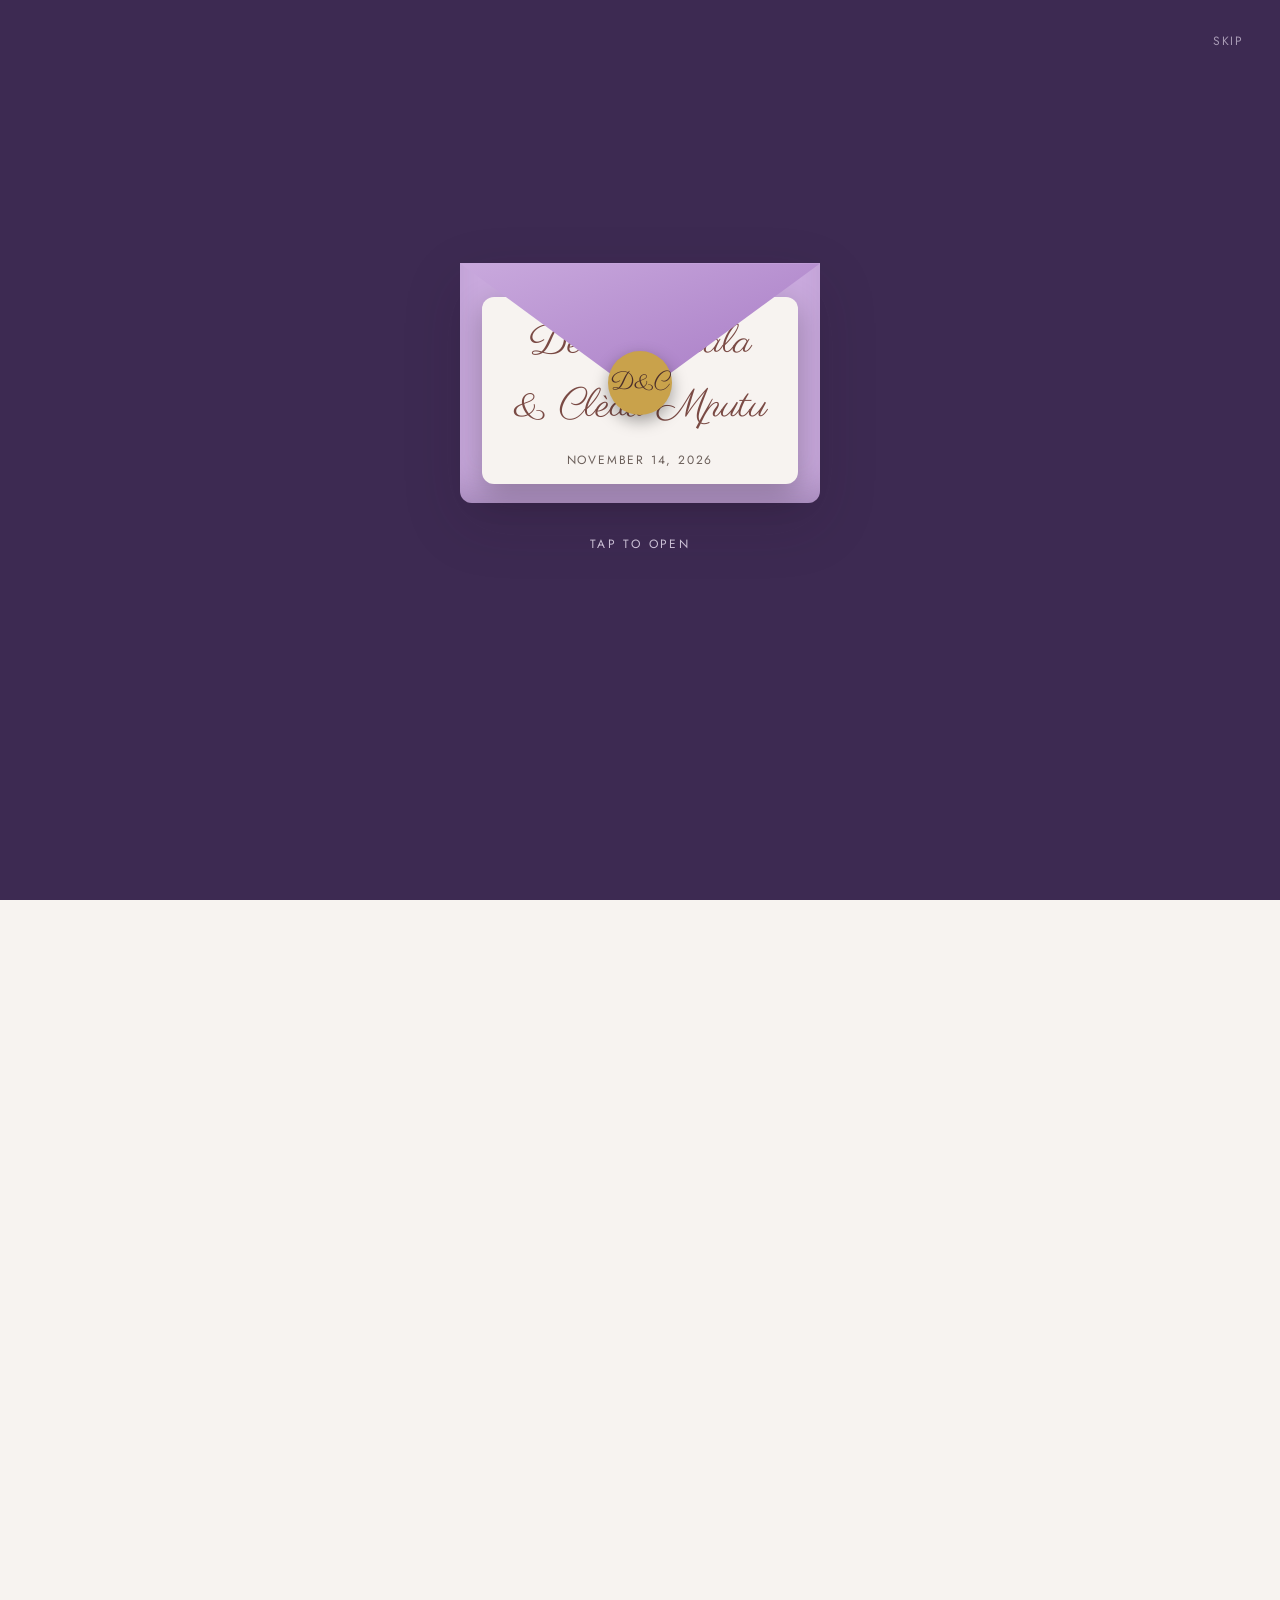
==== index.html @ 74daaf8b "Celebrate a completed RSVP with confetti and add link preview image After a guest successfully submi" ====
<!DOCTYPE html>
<html lang="en">
<head>
  <meta charset="UTF-8" />
  <meta name="viewport" content="width=device-width, initial-scale=1.0" />
  <title>Denis &amp; Clèda | Wedding</title>
  <meta name="description" content="Join us as we celebrate the wedding of Denis Kalala and Clèda Mputu." />

  <!-- Link preview image (iMessage, WhatsApp, SMS, Facebook, etc.) -->
  <meta property="og:type" content="website" />
  <meta property="og:title" content="Denis &amp; Clèda | Wedding" />
  <meta property="og:description" content="Join us as we celebrate the wedding of Denis Kalala and Clèda Mputu — November 14, 2026 in Louisville, Kentucky." />
  <meta property="og:url" content="https://denisandcledaweddingday.netlify.app/" />
  <meta property="og:image" content="https://denisandcledaweddingday.netlify.app/assets/images/_DSC4920_pic1-web.jpg" />
  <meta name="twitter:card" content="summary_large_image" />
  <meta name="twitter:title" content="Denis &amp; Clèda | Wedding" />
  <meta name="twitter:description" content="Join us as we celebrate the wedding of Denis Kalala and Clèda Mputu — November 14, 2026 in Louisville, Kentucky." />
  <meta name="twitter:image" content="https://denisandcledaweddingday.netlify.app/assets/images/_DSC4920_pic1-web.jpg" />

  <link rel="stylesheet" href="css/base.css" />
  <link rel="stylesheet" href="css/layout.css" />
  <link rel="stylesheet" href="css/components.css" />
</head>
<body>

  <!-- ================= Envelope intro ================= -->
  <div id="envelope-overlay" class="envelope-overlay">
    <a href="#home" id="envelope-skip" class="envelope-skip">Skip</a>

    <div class="envelope-stage">
      <div id="envelope" class="envelope" role="button" tabindex="0"
           aria-label="Open your invitation">
        <div class="envelope-card">
          <p id="envelope-card-names" class="envelope-card-names">Denis &amp; Clèda</p>
          <p id="envelope-card-date" class="envelope-card-date"></p>
        </div>
        <div class="envelope-body"></div>
        <div class="envelope-flap"></div>
        <div class="envelope-seal">D&amp;C</div>
      </div>

      <p class="envelope-prompt">Tap to open</p>

      <button id="envelope-enter" class="btn btn-outline envelope-enter"
              style="color:#fdf9f4; border-color:#fdf9f4;">
        Enter
      </button>
    </div>
  </div>

  <!-- ================= Nav ================= -->
  <nav class="nav">
    <div class="nav-inner">
      <a href="#home" class="nav-monogram">D&amp;C</a>
      <button
        id="nav-toggle"
        class="nav-toggle"
        aria-label="Open menu"
        aria-expanded="false"
        aria-controls="nav-links"
      >
        <span></span><span></span><span></span>
      </button>
      <ul id="nav-links" class="nav-links">
        <li><a href="#home">Home</a></li>
        <li><a href="#details">Details</a></li>
        <li><a href="#gallery">Gallery</a></li>
        <li><a href="gallery-full.html">All Photos</a></li>
        <li><a href="bridal-party.html">Bridal Party</a></li>
        <li><a href="#faq">FAQ</a></li>
        <li><a href="#rsvp">RSVP</a></li>
      </ul>
    </div>
  </nav>

  <!-- ================= Hero ================= -->
  <header id="home" class="hero">
    <p class="hero-eyebrow">We're getting married</p>
    <h1 class="hero-names">Denis &amp; Clèda</h1>
    <p class="hero-date" id="hero-date"></p>
    <div class="hero-scroll-cue" aria-hidden="true"></div>
  </header>

  <!-- ================= Details ================= -->
  <section id="details" class="section">
    <div class="container">
      <p class="details-names">Denis Kalala &amp; Clèda Mputu</p>
      <div class="details-meta">
        <span id="details-date"></span>
        <span id="details-location"></span>
      </div>

      <div class="details-cards">
        <div class="details-card">
          <div class="details-card-icon">&#10052;</div>
          <h3>Ceremony</h3>
          <p id="details-ceremony-window"></p>
          <p id="details-venue"></p>
        </div>
        <div class="details-card">
          <div class="details-card-icon">&#127864;</div>
          <h3>Cocktail Hour</h3>
          <p id="details-cocktail-window"></p>
          <p>Drinks &amp; light bites in the garden</p>
        </div>
        <div class="details-card">
          <div class="details-card-icon">&#127881;</div>
          <h3>Reception</h3>
          <p id="details-reception-window"></p>
          <p id="details-location-2"></p>
        </div>
        <div class="details-card">
          <div class="details-card-icon">&#9993;</div>
          <h3>RSVP by</h3>
          <p id="details-rsvp-deadline"></p>
          <p><a href="#rsvp" class="btn-link">Respond below</a></p>
        </div>
      </div>
    </div>
  </section>

  <!-- ================= Countdown ================= -->
  <section class="section" style="padding-top:0;">
    <div class="container">
      <div id="countdown" class="countdown">
        <div class="countdown-unit">
          <div class="countdown-value" id="countdown-days">00</div>
          <div class="countdown-label">Days</div>
        </div>
        <div class="countdown-unit">
          <div class="countdown-value" id="countdown-hours">00</div>
          <div class="countdown-label">Hours</div>
        </div>
        <div class="countdown-unit">
          <div class="countdown-value" id="countdown-minutes">00</div>
          <div class="countdown-label">Minutes</div>
        </div>
        <div class="countdown-unit">
          <div class="countdown-value" id="countdown-seconds">00</div>
          <div class="countdown-label">Seconds</div>
        </div>
      </div>
    </div>
  </section>

  <!-- ================= Gallery ================= -->
  <section id="gallery" class="section">
    <div class="container">
      <h2 class="section-title">Gallery</h2>
      <p class="section-subtitle">A few of our favorites</p>

      <div id="gallery-grid" class="gallery-grid">
        <div class="gallery-item">
          <div class="gallery-placeholder">Add photos in<br />assets/images/</div>
        </div>
        <div class="gallery-item">
          <div class="gallery-placeholder">Add photos in<br />assets/images/</div>
        </div>
        <div class="gallery-item">
          <div class="gallery-placeholder">Add photos in<br />assets/images/</div>
        </div>
        <div class="gallery-item">
          <div class="gallery-placeholder">Add photos in<br />assets/images/</div>
        </div>
      </div>

      <p class="gallery-more"><a href="gallery-full.html" class="btn-link">See all photos &rarr;</a></p>
    </div>
  </section>

  <!-- ================= FAQ ================= -->
  <section id="faq" class="section">
    <div class="container">
      <h2 class="section-title">FAQ</h2>
      <p class="section-subtitle">Good to know</p>

      <div class="faq-list">
        <div class="faq-item">
          <button class="faq-question" aria-expanded="false">
            <span>What should I wear?</span>
            <span class="faq-question-icon" aria-hidden="true">+</span>
          </button>
          <div class="faq-answer">
            <p>Formal attire is requested. We'd love to see you in your favorite colors — just steer clear of white.</p>
          </div>
        </div>

        <div class="faq-item">
          <button class="faq-question" aria-expanded="false">
            <span>Are kids welcome?</span>
            <span class="faq-question-icon" aria-hidden="true">+</span>
          </button>
          <div class="faq-answer">
            <p>We love your little ones, but our celebration is an adults-only affair, with the exception of the wedding party.</p>
          </div>
        </div>

        <div class="faq-item">
          <button class="faq-question" aria-expanded="false">
            <span>Is there parking at the venue?</span>
            <span class="faq-question-icon" aria-hidden="true">+</span>
          </button>
          <div class="faq-answer">
            <p>Yes, on-site parking is available. Details will be shared closer to the date.</p>
          </div>
        </div>

        <div class="faq-item">
          <button class="faq-question" aria-expanded="false">
            <span>Can I bring a plus-one?</span>
            <span class="faq-question-icon" aria-hidden="true">+</span>
          </button>
          <div class="faq-answer">
            <p>Please refer to your invitation for the number of guests included, and reach out if you have any questions.</p>
          </div>
        </div>
      </div>
    </div>
  </section>

  <!-- ================= RSVP ================= -->
  <section id="rsvp" class="section">
    <div class="container">
      <h2 class="section-title">RSVP</h2>
      <p class="section-subtitle" id="rsvp-deadline-subtitle">Kindly respond</p>

      <form id="rsvp-form" class="rsvp-form" name="rsvp" method="POST">
        <p class="form-honeypot">
          <label>Don't fill this out if you're human: <input name="bot-field" /></label>
        </p>

        <div class="form-row">
          <label for="rsvp-name">Full name</label>
          <input type="text" id="rsvp-name" name="name" required />
        </div>

        <div class="form-row">
          <label for="rsvp-code">Invite code</label>
          <input type="text" id="rsvp-code" name="inviteCode" required
                 placeholder="From your invitation" autocapitalize="characters" />
        </div>

        <div class="form-row">
          <label for="rsvp-email">Email (optional)</label>
          <input type="email" id="rsvp-email" name="email" />
        </div>

        <div class="form-row">
          <label for="rsvp-attending">Will you attend?</label>
          <select id="rsvp-attending" name="attending" required>
            <option value="">Select an option</option>
            <option value="yes">Joyfully accept</option>
            <option value="no">Regretfully decline</option>
          </select>
        </div>

        <div class="form-row">
          <label for="rsvp-guests">Number of guests</label>
          <input type="number" id="rsvp-guests" name="guests" min="1" max="10" value="1" />
        </div>

        <div class="form-row">
          <label for="rsvp-message">Message (optional)</label>
          <textarea id="rsvp-message" name="message" rows="4"></textarea>
        </div>

        <button type="submit" class="btn btn-primary">Send RSVP</button>
        <p id="rsvp-status" class="rsvp-status" role="status"></p>
      </form>
    </div>
  </section>

  <!-- ================= Gallery lightbox ================= -->
  <div id="lightbox" class="lightbox" role="dialog" aria-modal="true" aria-label="Photo viewer">
    <button id="lightbox-close" class="lightbox-close" aria-label="Close photo viewer">&times;</button>
    <button id="lightbox-prev" class="lightbox-nav lightbox-prev" aria-label="Previous photo">&#8249;</button>
    <img id="lightbox-image" class="lightbox-image" src="" alt="" />
    <button id="lightbox-next" class="lightbox-nav lightbox-next" aria-label="Next photo">&#8250;</button>
  </div>

  <!-- ================= Footer ================= -->
  <footer class="footer">
    <div class="footer-monogram">D&amp;C</div>
    <p id="footer-date"></p>
    <p class="footer-hashtag" id="footer-hashtag"></p>
  </footer>

  <script src="js/config.js"></script>
  <script src="js/nav.js"></script>
  <script src="js/envelope.js"></script>
  <script src="js/countdown.js"></script>
  <script src="js/lightbox.js"></script>
  <script src="js/gallery-grid.js"></script>
  <script src="js/gallery.js"></script>
  <script src="js/faq.js"></script>
  <script src="https://cdn.jsdelivr.net/npm/canvas-confetti@1.9.3/dist/confetti.browser.min.js"></script>
  <script src="js/rsvp.js"></script>
  <script>
    (function () {
      if (typeof WEDDING_CONFIG === "undefined") return;

      const set = (id, text) => {
        const el = document.getElementById(id);
        if (el) el.textContent = text;
      };

      set("hero-date", `${WEDDING_CONFIG.displayDate} — ${WEDDING_CONFIG.location}`);
      set("details-date", WEDDING_CONFIG.displayDate);
      set("details-location", WEDDING_CONFIG.location);
      set("details-ceremony-window", WEDDING_CONFIG.ceremonyWindow);
      set("details-venue", WEDDING_CONFIG.venue);
      set("details-cocktail-window", WEDDING_CONFIG.cocktailWindow);
      set("details-reception-window", WEDDING_CONFIG.receptionWindow);
      set("details-location-2", WEDDING_CONFIG.receptionVenue);
      set("details-rsvp-deadline", WEDDING_CONFIG.rsvpDeadline);
      set("rsvp-deadline-subtitle", `Kindly respond by ${WEDDING_CONFIG.rsvpDeadline}`);
      set("footer-date", `${WEDDING_CONFIG.displayDate} · ${WEDDING_CONFIG.location}`);
      set("footer-hashtag", WEDDING_CONFIG.hashtag);
    })();
  </script>
</body>
</html>
---- css/base.css ----
/* -------------------------------------------------------------------- */
/* Fonts                                                                 */
/* -------------------------------------------------------------------- */
@import url("https://fonts.googleapis.com/css2?family=Parisienne&family=Cormorant+Garamond:ital,wght@0,400;0,500;0,600;1,400&family=Jost:wght@300;400;500;600&display=swap");

/* -------------------------------------------------------------------- */
/* Variables                                                             */
/* -------------------------------------------------------------------- */
:root {
  --color-plum: #7a4a44;
  --color-plum-dark: #4a2e2b;
  --color-lilac: #d9b8b0;
  --color-lilac-light: #f3e6e1;
  --color-gold: #c9a24b;

  /* True lilac purple, used for the envelope intro only — the vars
     above are actually a dusty blush/rose, not lilac. */
  --color-envelope-lilac: #c9a9dd;
  --color-envelope-lilac-deep: #a679c4;
  --color-envelope-backdrop: #3d2a52;
  --color-envelope-text: #f0e6f7;
  --color-cream: #f7f3f0;
  --color-ink: #2a2422;
  --color-ink-soft: #6b5f5a;

  --font-script: "Parisienne", cursive;
  --font-serif: "Cormorant Garamond", serif;
  --font-sans: "Jost", sans-serif;

  --max-width: 1100px;
  --radius-md: 12px;
  --radius-lg: 24px;

  --shadow-soft: 0 20px 60px rgba(42, 19, 39, 0.15);
  --transition-base: 400ms cubic-bezier(0.4, 0, 0.2, 1);
}

/* -------------------------------------------------------------------- */
/* Reset                                                                 */
/* -------------------------------------------------------------------- */
*,
*::before,
*::after {
  box-sizing: border-box;
  margin: 0;
  padding: 0;
}

html {
  scroll-behavior: smooth;
}

html,
body {
  overflow-x: hidden;
  width: 100%;
}

body {
  font-family: var(--font-serif);
  color: var(--color-ink);
  background: var(--color-cream);
  line-height: 1.6;
  -webkit-font-smoothing: antialiased;
}

body.no-scroll {
  overflow: hidden;
  height: 100vh;
}

img {
  max-width: 100%;
  display: block;
}

a {
  color: inherit;
  text-decoration: none;
}

button {
  font-family: inherit;
  cursor: pointer;
  border: none;
  background: none;
}

ul {
  list-style: none;
}

h1,
h2,
h3 {
  font-weight: 500;
  line-height: 1.2;
}

@media (prefers-reduced-motion: reduce) {
  *,
  *::before,
  *::after {
    animation-duration: 0.001ms !important;
    animation-iteration-count: 1 !important;
    transition-duration: 0.001ms !important;
    scroll-behavior: auto !important;
  }
}

/* -------------------------------------------------------------------- */
/* Utilities                                                             */
/* -------------------------------------------------------------------- */
.container {
  max-width: var(--max-width);
  margin-inline: auto;
  padding-inline: 24px;
}

.section {
  padding-block: 96px;
}

.section-title {
  font-family: var(--font-script);
  font-size: clamp(2.5rem, 5vw, 3.5rem);
  text-align: center;
  color: var(--color-plum);
  margin-bottom: 12px;
}

.section-subtitle {
  font-family: var(--font-sans);
  text-transform: uppercase;
  letter-spacing: 0.2em;
  font-size: 0.75rem;
  color: var(--color-ink-soft);
  text-align: center;
  margin-bottom: 48px;
}

.visually-hidden {
  position: absolute;
  width: 1px;
  height: 1px;
  overflow: hidden;
  clip: rect(0 0 0 0);
  white-space: nowrap;
}

.btn {
  display: inline-flex;
  align-items: center;
  justify-content: center;
  gap: 8px;
  padding: 14px 36px;
  font-family: var(--font-sans);
  font-size: 0.85rem;
  letter-spacing: 0.15em;
  text-transform: uppercase;
  border-radius: 999px;
  transition: transform var(--transition-base), box-shadow var(--transition-base);
}

.btn-primary {
  background: var(--color-plum);
  color: var(--color-cream);
}

.btn-primary:hover,
.btn-primary:focus-visible {
  transform: translateY(-2px);
  box-shadow: var(--shadow-soft);
}

.btn-outline {
  border: 1px solid var(--color-plum);
  color: var(--color-plum);
}

.btn-outline:hover,
.btn-outline:focus-visible {
  background: var(--color-plum);
  color: var(--color-cream);
}
---- css/layout.css ----
/* -------------------------------------------------------------------- */
/* Nav                                                                   */
/* -------------------------------------------------------------------- */
.nav {
  position: fixed;
  top: 0;
  left: 0;
  right: 0;
  z-index: 100;
  background: rgba(247, 243, 240, 0.9);
  backdrop-filter: blur(8px);
  border-bottom: 1px solid rgba(122, 74, 68, 0.1);
}

.nav-inner {
  max-width: var(--max-width);
  margin-inline: auto;
  padding: 18px 24px;
  display: flex;
  align-items: center;
  justify-content: space-between;
}

.nav-monogram {
  font-family: var(--font-script);
  font-size: 1.5rem;
  color: var(--color-plum);
}

.nav-links {
  display: flex;
  gap: 32px;
  font-family: var(--font-sans);
  font-size: 0.8rem;
  letter-spacing: 0.1em;
  text-transform: uppercase;
}

.nav-links a {
  transition: color var(--transition-base);
}

.nav-links a:hover {
  color: var(--color-gold);
}

.nav-toggle {
  display: none;
  flex-direction: column;
  justify-content: center;
  gap: 5px;
  width: 32px;
  height: 32px;
  padding: 0;
}

.nav-toggle span {
  display: block;
  width: 100%;
  height: 2px;
  background: var(--color-plum);
  transition: transform var(--transition-base), opacity var(--transition-base);
}

.nav-toggle.is-open span:nth-child(1) {
  transform: translateY(7px) rotate(45deg);
}

.nav-toggle.is-open span:nth-child(2) {
  opacity: 0;
}

.nav-toggle.is-open span:nth-child(3) {
  transform: translateY(-7px) rotate(-45deg);
}

/* -------------------------------------------------------------------- */
/* Hero                                                                  */
/* -------------------------------------------------------------------- */
.hero {
  min-height: 100vh;
  display: flex;
  flex-direction: column;
  align-items: center;
  justify-content: center;
  text-align: center;
  padding: 24px;
  background:
    linear-gradient(
      to bottom,
      rgba(42, 30, 27, 0.5) 0%,
      rgba(42, 30, 27, 0.2) 35%,
      rgba(42, 30, 27, 0.15) 70%,
      var(--color-cream) 100%
    ),
    url("../assets/images/_DSC4895_hero_-web.jpg") center 35% / cover no-repeat;
}

.hero-eyebrow {
  font-family: var(--font-sans);
  text-transform: uppercase;
  letter-spacing: 0.3em;
  font-size: 0.75rem;
  color: var(--color-cream);
  margin-bottom: 24px;
  text-shadow: 0 2px 12px rgba(42, 30, 27, 0.4);
}

.hero-names {
  font-family: var(--font-script);
  font-size: clamp(3.5rem, 10vw, 7rem);
  color: var(--color-cream);
  line-height: 1.1;
  text-shadow: 0 4px 24px rgba(42, 30, 27, 0.45);
}

.hero-date {
  font-family: var(--font-sans);
  letter-spacing: 0.15em;
  text-transform: uppercase;
  font-size: 0.95rem;
  color: var(--color-cream);
  margin-top: 24px;
  text-shadow: 0 2px 12px rgba(42, 30, 27, 0.4);
}

.hero-scroll-cue {
  margin-top: 64px;
  width: 1px;
  height: 48px;
  background: var(--color-plum);
  opacity: 0.5;
  animation: pulse-down 2s ease-in-out infinite;
}

@keyframes pulse-down {
  0%, 100% { opacity: 0.1; transform: scaleY(0.6); }
  50% { opacity: 0.5; transform: scaleY(1); }
}

/* -------------------------------------------------------------------- */
/* Secondary pages (no hero section pushing content below the fixed nav) */
/* -------------------------------------------------------------------- */
.page-section-first {
  padding-top: 160px;
}

/* -------------------------------------------------------------------- */
/* Details section                                                       */
/* -------------------------------------------------------------------- */
.details-names {
  font-family: var(--font-script);
  font-size: clamp(2.25rem, 6vw, 3.75rem);
  text-align: center;
  color: var(--color-plum);
  margin-bottom: 32px;
}

.details-meta {
  display: flex;
  flex-direction: column;
  align-items: center;
  gap: 8px;
  text-align: center;
  margin-bottom: 64px;
  font-family: var(--font-sans);
  letter-spacing: 0.08em;
  text-transform: uppercase;
  font-size: 0.9rem;
  color: var(--color-ink-soft);
}

.details-cards {
  display: grid;
  grid-template-columns: repeat(auto-fit, minmax(240px, 1fr));
  gap: 24px;
}

.details-card {
  background: #fff;
  border-radius: var(--radius-lg);
  padding: 40px 32px;
  text-align: center;
  box-shadow: var(--shadow-soft);
}

.details-card-icon {
  font-size: 1.75rem;
  color: var(--color-gold);
  margin-bottom: 16px;
}

.details-card h3 {
  font-family: var(--font-script);
  font-size: 1.75rem;
  color: var(--color-plum);
  margin-bottom: 12px;
}

.details-card p {
  color: var(--color-ink-soft);
  font-size: 0.95rem;
}

/* -------------------------------------------------------------------- */
/* Footer                                                                */
/* -------------------------------------------------------------------- */
.footer {
  background: var(--color-plum-dark);
  color: var(--color-lilac-light);
  text-align: center;
  padding: 64px 24px;
}

.footer-monogram {
  font-family: var(--font-script);
  font-size: 3rem;
  margin-bottom: 16px;
}

.footer-hashtag {
  font-family: var(--font-sans);
  letter-spacing: 0.15em;
  text-transform: uppercase;
  font-size: 0.8rem;
  opacity: 0.7;
}

/* -------------------------------------------------------------------- */
/* Responsive                                                            */
/* -------------------------------------------------------------------- */
@media (max-width: 700px) {
  .nav-toggle {
    display: flex;
  }

  .nav-links {
    position: fixed;
    top: 68px;
    left: 0;
    right: 0;
    flex-direction: column;
    align-items: center;
    gap: 24px;
    background: var(--color-cream);
    padding: 32px 24px;
    box-shadow: 0 16px 32px rgba(42, 30, 27, 0.12);
    font-size: 0.85rem;
    opacity: 0;
    visibility: hidden;
    transform: translateY(-12px);
    transition: opacity var(--transition-base), transform var(--transition-base), visibility var(--transition-base);
  }

  .nav-links.is-open {
    opacity: 1;
    visibility: visible;
    transform: translateY(0);
  }
}

@media (max-width: 640px) {
  .section {
    padding-block: 64px;
  }

  .page-section-first {
    padding-top: 120px;
  }

  .hero-names {
    font-size: clamp(2.75rem, 13vw, 7rem);
  }

  .details-names {
    font-size: clamp(2rem, 9vw, 3.75rem);
  }
}

@media (prefers-reduced-motion: reduce) {
  .nav-links {
    transition: none !important;
  }
}
---- css/components.css ----
/* -------------------------------------------------------------------- */
/* Envelope intro                                                        */
/* -------------------------------------------------------------------- */
.envelope-overlay {
  position: fixed;
  inset: 0;
  z-index: 1000;
  display: flex;
  align-items: center;
  justify-content: center;
  background: var(--color-envelope-backdrop);
  transition: opacity 600ms ease, visibility 600ms ease;
}

.envelope-overlay.is-dissolving {
  opacity: 0;
  visibility: hidden;
  pointer-events: none;
}

.envelope-skip {
  position: absolute;
  top: 24px;
  right: 24px;
  font-family: var(--font-sans);
  font-size: 0.75rem;
  letter-spacing: 0.15em;
  text-transform: uppercase;
  color: var(--color-envelope-text);
  opacity: 0.6;
  padding: 8px 12px;
  transition: opacity var(--transition-base);
}

.envelope-skip:hover,
.envelope-skip:focus-visible {
  opacity: 1;
}

.envelope-stage {
  position: relative;
  width: min(360px, 80vw);
  perspective: 1600px;
}

.envelope-prompt {
  text-align: center;
  margin-top: 32px;
  font-family: var(--font-sans);
  letter-spacing: 0.2em;
  text-transform: uppercase;
  font-size: 0.75rem;
  color: var(--color-envelope-text);
  opacity: 0.8;
  animation: pulse-opacity 2s ease-in-out infinite;
}

.envelope-overlay.is-open .envelope-prompt {
  display: none;
}

@keyframes pulse-opacity {
  0%, 100% { opacity: 0.4; }
  50% { opacity: 1; }
}

.envelope {
  position: relative;
  width: 100%;
  aspect-ratio: 3 / 2;
  cursor: pointer;
}

.envelope-body {
  position: absolute;
  inset: 0;
  background: var(--color-envelope-lilac);
  border-radius: 0 0 var(--radius-md) var(--radius-md);
  box-shadow: var(--shadow-soft);
  overflow: hidden;
}

.envelope-body::after {
  content: "";
  position: absolute;
  inset: 0;
  box-shadow: inset 0 -28px 36px -20px rgba(61, 42, 82, 0.3);
  pointer-events: none;
}

.envelope-flap {
  position: absolute;
  top: 0;
  left: 0;
  width: 100%;
  height: 55%;
  background: linear-gradient(160deg, var(--color-envelope-lilac), var(--color-envelope-lilac-deep));
  clip-path: polygon(0 0, 100% 0, 50% 100%);
  transform-origin: top center;
  transform-style: preserve-3d;
  transition: transform 700ms cubic-bezier(0.4, 0, 0.2, 1);
  z-index: 3;
}

.envelope-overlay.is-open .envelope-flap {
  transform: rotateX(180deg);
}

.envelope-seal {
  position: absolute;
  top: 50%;
  left: 50%;
  width: 64px;
  height: 64px;
  transform: translate(-50%, -50%);
  background: var(--color-gold);
  border-radius: 50%;
  display: flex;
  align-items: center;
  justify-content: center;
  font-family: var(--font-script);
  font-size: 1.5rem;
  color: var(--color-plum-dark);
  box-shadow: 0 6px 16px rgba(0, 0, 0, 0.35);
  z-index: 4;
  transition: transform 500ms ease, opacity 500ms ease;
}

.envelope-overlay.is-open .envelope-seal {
  transform: translate(60px, -80px) scale(0.4) rotate(35deg);
  opacity: 0;
}

.envelope-card {
  position: absolute;
  left: 6%;
  right: 6%;
  bottom: 8%;
  height: 78%;
  background: var(--color-cream);
  border-radius: var(--radius-md);
  box-shadow: 0 10px 30px rgba(0, 0, 0, 0.25);
  display: flex;
  flex-direction: column;
  align-items: center;
  justify-content: center;
  text-align: center;
  padding: 24px;
  transform: translateY(0%);
  transition: transform 700ms cubic-bezier(0.4, 0, 0.2, 1) 200ms;
  z-index: 2;
}

.envelope-overlay.is-open .envelope-card {
  transform: translateY(-115%);
  z-index: 5;
}

.envelope-card-names {
  font-family: var(--font-script);
  font-size: clamp(1.75rem, 6vw, 2.5rem);
  color: var(--color-plum);
  margin-bottom: 12px;
}

.envelope-card-date {
  font-family: var(--font-sans);
  letter-spacing: 0.15em;
  text-transform: uppercase;
  font-size: 0.75rem;
  color: var(--color-ink-soft);
}

.envelope-enter {
  display: block;
  margin: 32px auto 0;
  opacity: 0;
  pointer-events: none;
  transition: opacity 500ms ease 900ms;
}

.envelope-overlay.is-open .envelope-enter {
  opacity: 1;
  pointer-events: auto;
}

@media (prefers-reduced-motion: reduce) {
  .envelope-flap,
  .envelope-seal,
  .envelope-card,
  .envelope-enter,
  .envelope-overlay {
    transition: none !important;
  }
}

/* -------------------------------------------------------------------- */
/* Countdown                                                             */
/* -------------------------------------------------------------------- */
.countdown {
  display: flex;
  justify-content: center;
  gap: 24px;
  flex-wrap: wrap;
}

.countdown-unit {
  min-width: 100px;
  padding: 24px 16px;
  background: #fff;
  border-radius: var(--radius-md);
  box-shadow: var(--shadow-soft);
  text-align: center;
}

.countdown-value {
  font-family: var(--font-serif);
  font-size: 2.5rem;
  font-weight: 600;
  color: var(--color-plum);
}

.countdown-label {
  font-family: var(--font-sans);
  font-size: 0.7rem;
  letter-spacing: 0.15em;
  text-transform: uppercase;
  color: var(--color-ink-soft);
  margin-top: 8px;
}

/* -------------------------------------------------------------------- */
/* Gallery                                                               */
/* -------------------------------------------------------------------- */
.gallery-grid {
  display: grid;
  grid-template-columns: repeat(auto-fill, minmax(220px, 1fr));
  gap: 16px;
}

.gallery-item {
  aspect-ratio: 1;
  border-radius: var(--radius-md);
  overflow: hidden;
  background: var(--color-lilac-light);
  cursor: pointer;
}

.gallery-item:focus-visible {
  outline: 2px solid var(--color-gold);
  outline-offset: 2px;
}

.gallery-item img {
  width: 100%;
  height: 100%;
  object-fit: cover;
  transition: transform var(--transition-base);
}

.gallery-item:hover img {
  transform: scale(1.06);
}

.gallery-more {
  text-align: center;
  margin-top: 32px;
}

.gallery-placeholder {
  width: 100%;
  height: 100%;
  display: flex;
  align-items: center;
  justify-content: center;
  font-family: var(--font-script);
  font-size: 1.25rem;
  color: var(--color-plum);
  text-align: center;
  padding: 12px;
}

/* -------------------------------------------------------------------- */
/* Bridal party                                                          */
/* -------------------------------------------------------------------- */
.party-grid {
  display: grid;
  grid-template-columns: repeat(auto-fit, minmax(200px, 240px));
  gap: 32px;
  justify-content: center;
}

.party-grid-couple {
  display: grid;
  grid-template-columns: repeat(2, minmax(140px, 260px));
  gap: clamp(12px, 4vw, 32px);
  justify-content: center;
}

@media (max-width: 420px) {
  .party-grid-couple {
    grid-template-columns: minmax(180px, 240px);
    justify-items: center;
  }
}

.party-row {
  display: flex;
  flex-wrap: nowrap;
  justify-content: center;
  gap: clamp(8px, 3vw, 24px);
}

.party-row .party-card {
  flex: 1 1 0;
  min-width: 0;
  max-width: 180px;
}

.party-row .party-role {
  overflow-wrap: break-word;
}

@media (max-width: 640px) {
  .party-row .party-name {
    font-size: 1.1rem;
  }

  .party-row .party-role {
    font-size: 0.65rem;
    letter-spacing: 0.05em;
  }
}

.party-card {
  text-align: center;
  cursor: pointer;
}

.party-card:focus-visible {
  outline: 2px solid var(--color-gold);
  outline-offset: 4px;
  border-radius: var(--radius-md);
}

.party-photo {
  position: relative;
  aspect-ratio: 1;
  border-radius: var(--radius-md);
  overflow: hidden;
  background: var(--color-lilac-light);
  margin-bottom: 16px;
  box-shadow: var(--shadow-soft);
}

.party-photo img {
  width: 100%;
  height: 100%;
  object-fit: cover;
}

.party-photo-placeholder {
  width: 100%;
  height: 100%;
  display: flex;
  align-items: center;
  justify-content: center;
  font-family: var(--font-sans);
  font-size: 0.85rem;
  color: var(--color-ink-soft);
  text-align: center;
  padding: 12px;
}

.party-photo-overlay {
  position: absolute;
  inset: 0;
  display: flex;
  align-items: center;
  justify-content: center;
  background: linear-gradient(
    to top,
    rgba(42, 30, 27, 0.8) 0%,
    rgba(42, 30, 27, 0.35) 55%,
    rgba(42, 30, 27, 0.05) 100%
  );
  opacity: 0;
  transition: opacity var(--transition-base);
}

.party-card:hover .party-photo-overlay,
.party-card:focus-visible .party-photo-overlay {
  opacity: 1;
}

.party-photo-overlay .party-name {
  color: var(--color-cream);
  padding: 0 12px;
}

.party-name {
  font-family: var(--font-script);
  font-size: 1.5rem;
  text-align: center;
}

.party-role {
  font-family: var(--font-sans);
  text-transform: uppercase;
  letter-spacing: 0.1em;
  font-size: 0.75rem;
  color: var(--color-ink-soft);
  margin-top: 4px;
}

.party-modal {
  position: fixed;
  inset: 0;
  z-index: 2000;
  display: flex;
  align-items: center;
  justify-content: center;
  background: rgba(42, 30, 27, 0.94);
  opacity: 0;
  visibility: hidden;
  pointer-events: none;
  padding: 24px;
  transition: opacity var(--transition-base), visibility var(--transition-base);
}

.party-modal.is-open {
  opacity: 1;
  visibility: visible;
  pointer-events: auto;
}

.party-modal-card {
  background: var(--color-cream);
  border-radius: var(--radius-lg);
  padding: 40px;
  text-align: center;
  width: 100%;
  max-width: 360px;
  box-shadow: 0 20px 60px rgba(0, 0, 0, 0.5);
}

.party-modal-photo {
  width: 200px;
  height: 200px;
  margin: 0 auto 24px;
  border-radius: 50%;
  overflow: hidden;
  background: var(--color-lilac-light);
  box-shadow: var(--shadow-soft);
}

.party-modal-photo-square {
  border-radius: var(--radius-lg);
}

.party-modal-image {
  width: 100%;
  height: 100%;
  object-fit: cover;
}

.party-modal-name {
  font-family: var(--font-script);
  font-size: 2rem;
  color: var(--color-plum);
}

.party-modal-role {
  font-family: var(--font-sans);
  text-transform: uppercase;
  letter-spacing: 0.15em;
  font-size: 0.8rem;
  color: var(--color-ink-soft);
  margin-top: 8px;
}

.party-modal-close {
  position: absolute;
  top: 24px;
  right: 24px;
  font-size: 2rem;
  line-height: 1;
  color: var(--color-cream);
  opacity: 0.8;
  padding: 8px;
  transition: opacity var(--transition-base);
}

.party-modal-close:hover,
.party-modal-close:focus-visible {
  opacity: 1;
}

@media (max-width: 480px) {
  .party-modal-card {
    padding: 28px 20px;
  }

  .party-modal-photo {
    width: min(160px, 100%);
    height: 160px;
  }
}

.party-instagram-link {
  display: inline-flex;
  align-items: center;
  justify-content: center;
  color: var(--color-gold);
  transition: color var(--transition-base), transform var(--transition-base);
}

.party-instagram-link:hover,
.party-instagram-link:focus-visible {
  color: var(--color-plum);
  transform: scale(1.12);
}

.party-instagram-link-card {
  margin-top: 8px;
}

.party-modal-instagram {
  display: flex;
  justify-content: center;
  margin-top: 16px;
}

.party-modal-instagram .party-instagram-link {
  width: 36px;
  height: 36px;
  border-radius: 50%;
  border: 1px solid rgba(122, 74, 68, 0.25);
}

.party-group-title {
  font-family: var(--font-script);
  font-size: clamp(1.75rem, 4vw, 2.25rem);
  text-align: center;
  color: var(--color-plum);
  margin-bottom: 32px;
}

/* -------------------------------------------------------------------- */
/* FAQ                                                                   */
/* -------------------------------------------------------------------- */
.faq-list {
  max-width: 720px;
  margin-inline: auto;
  display: flex;
  flex-direction: column;
  gap: 12px;
}

.faq-item {
  background: #fff;
  border-radius: var(--radius-md);
  box-shadow: var(--shadow-soft);
  overflow: hidden;
}

.faq-question {
  width: 100%;
  display: flex;
  align-items: center;
  justify-content: space-between;
  padding: 20px 24px;
  font-family: var(--font-sans);
  font-size: 1rem;
  text-align: left;
}

.faq-question-icon {
  font-size: 1.25rem;
  color: var(--color-gold);
  transition: transform var(--transition-base);
}

.faq-item.is-open .faq-question-icon {
  transform: rotate(45deg);
}

.faq-answer {
  max-height: 0;
  overflow: hidden;
  transition: max-height var(--transition-base);
}

.faq-answer p {
  padding: 0 24px 20px;
  color: var(--color-ink-soft);
}

/* -------------------------------------------------------------------- */
/* RSVP                                                                  */
/* -------------------------------------------------------------------- */
.rsvp-form {
  max-width: 560px;
  margin-inline: auto;
  display: grid;
  gap: 20px;
}

.form-row {
  display: grid;
  gap: 8px;
}

.form-row label {
  font-family: var(--font-sans);
  font-size: 0.75rem;
  letter-spacing: 0.1em;
  text-transform: uppercase;
  color: var(--color-ink-soft);
}

.form-row input,
.form-row select,
.form-row textarea {
  font-family: var(--font-serif);
  font-size: 1rem;
  padding: 12px 16px;
  border: 1px solid rgba(122, 74, 68, 0.2);
  border-radius: var(--radius-md);
  background: #fff;
}

.form-row input:focus,
.form-row select:focus,
.form-row textarea:focus {
  outline: 2px solid var(--color-lilac);
  outline-offset: 2px;
}

.form-honeypot {
  position: absolute;
  left: -9999px;
}

.rsvp-status {
  text-align: center;
  font-family: var(--font-sans);
  font-size: 0.9rem;
}

.rsvp-status[data-state="success"] {
  color: #2a7a4c;
}

.rsvp-status[data-state="error"] {
  color: #b3413b;
}

/* -------------------------------------------------------------------- */
/* Gallery lightbox                                                      */
/* -------------------------------------------------------------------- */
.lightbox {
  position: fixed;
  inset: 0;
  z-index: 2000;
  display: flex;
  align-items: center;
  justify-content: center;
  background: rgba(42, 30, 27, 0.94);
  opacity: 0;
  visibility: hidden;
  pointer-events: none;
  transition: opacity var(--transition-base), visibility var(--transition-base);
}

.lightbox.is-open {
  opacity: 1;
  visibility: visible;
  pointer-events: auto;
}

.lightbox-image {
  max-width: 88vw;
  max-height: 85vh;
  border-radius: var(--radius-md);
  box-shadow: 0 20px 60px rgba(0, 0, 0, 0.5);
}

.lightbox-close {
  position: absolute;
  top: 24px;
  right: 24px;
  font-size: 2rem;
  line-height: 1;
  color: var(--color-cream);
  opacity: 0.8;
  padding: 8px;
  transition: opacity var(--transition-base);
}

.lightbox-close:hover,
.lightbox-close:focus-visible {
  opacity: 1;
}

.lightbox-nav {
  position: absolute;
  top: 50%;
  transform: translateY(-50%);
  font-size: 2.5rem;
  line-height: 1;
  color: var(--color-cream);
  opacity: 0.7;
  padding: 12px 20px;
  transition: opacity var(--transition-base);
}

.lightbox-nav:hover,
.lightbox-nav:focus-visible {
  opacity: 1;
}

.lightbox-prev {
  left: 8px;
}

.lightbox-next {
  right: 8px;
}

@media (max-width: 640px) {
  .lightbox-nav {
    font-size: 1.75rem;
    padding: 10px 14px;
  }

  .lightbox-close {
    top: 12px;
    right: 12px;
  }
}
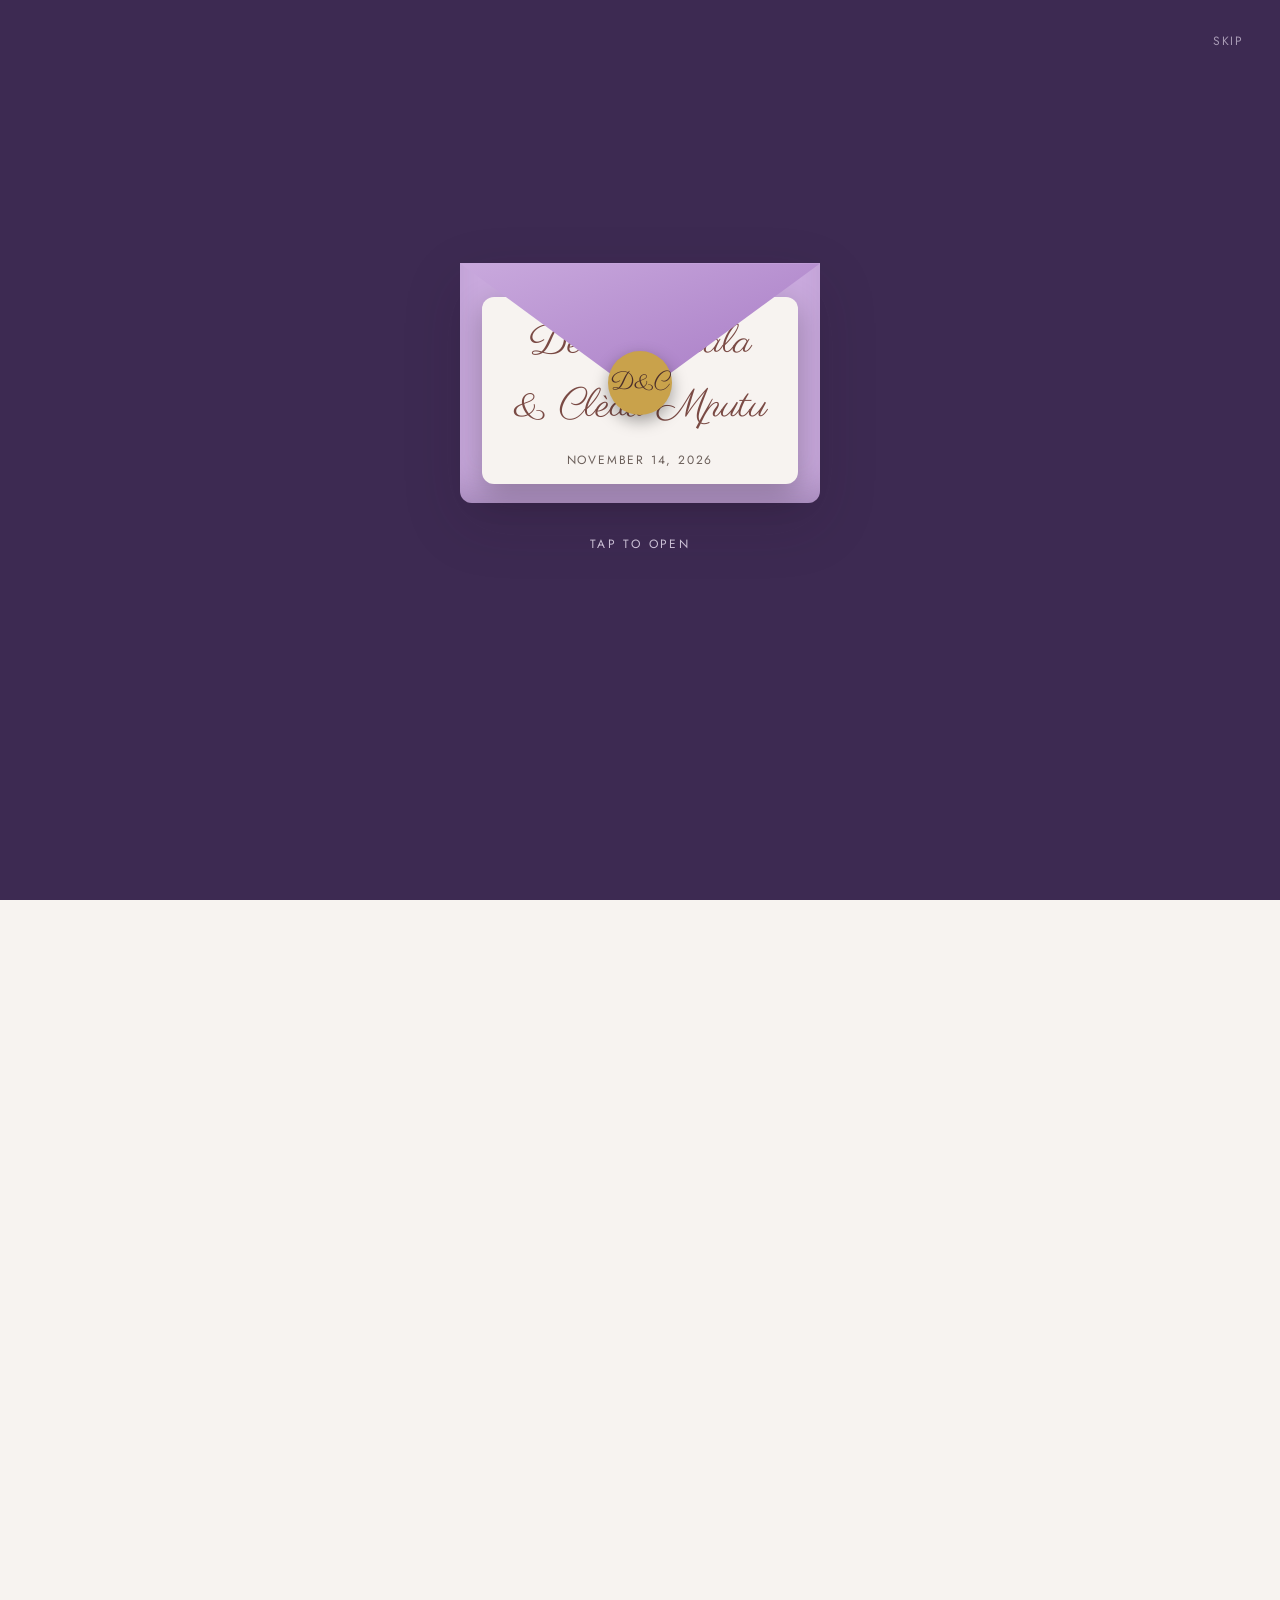
==== commit 9871a1f8: "Add Where to Stay section with nearby affordable hotels Lists four budget-friendly hotels in the 402" ====
--- a/index.html
+++ b/index.html
@@ -64,6 +64,7 @@
       <ul id="nav-links" class="nav-links">
         <li><a href="#home">Home</a></li>
         <li><a href="#details">Details</a></li>
+        <li><a href="#stay">Where to Stay</a></li>
         <li><a href="#gallery">Gallery</a></li>
         <li><a href="gallery-full.html">All Photos</a></li>
         <li><a href="bridal-party.html">Bridal Party</a></li>
@@ -114,6 +115,41 @@
           <h3>RSVP by</h3>
           <p id="details-rsvp-deadline"></p>
           <p><a href="#rsvp" class="btn-link">Respond below</a></p>
+        </div>
+      </div>
+    </div>
+  </section>
+
+  <!-- ================= Where to Stay ================= -->
+  <section id="stay" class="section">
+    <div class="container">
+      <h2 class="section-title">Where to Stay</h2>
+      <p class="section-subtitle">Affordable hotels near the venue</p>
+
+      <div class="details-cards">
+        <div class="details-card">
+          <h3>Wyndham Garden Louisville East</h3>
+          <p>1776 Plantside Dr, Louisville, KY 40299</p>
+          <p>Right next door to the venue</p>
+          <p><a href="https://www.wyndhamhotels.com/wyndham-garden/louisville-kentucky/wyndham-garden-louisville-ky/overview" class="btn-link" target="_blank" rel="noopener noreferrer">View rates &rarr;</a></p>
+        </div>
+        <div class="details-card">
+          <h3>Holiday Inn Express &amp; Suites Louisville East</h3>
+          <p>1520 Alliant Ave, Louisville, KY 40299</p>
+          <p>Free breakfast &amp; a short drive away</p>
+          <p><a href="https://www.ihg.com/holidayinnexpress/hotels/us/en/louisville/sdfbr/hoteldetail" class="btn-link" target="_blank" rel="noopener noreferrer">View rates &rarr;</a></p>
+        </div>
+        <div class="details-card">
+          <h3>Comfort Suites Louisville East</h3>
+          <p>1850 Resource Way, Louisville, KY 40299</p>
+          <p>Free breakfast &amp; indoor pool</p>
+          <p><a href="https://www.choicehotels.com/kentucky/louisville/comfort-suites-hotels/ky418" class="btn-link" target="_blank" rel="noopener noreferrer">View rates &rarr;</a></p>
+        </div>
+        <div class="details-card">
+          <h3>Extended Stay America Suites</h3>
+          <p>1650 Alliant Ave, Louisville, KY 40299</p>
+          <p>Budget-friendly, kitchen in every room</p>
+          <p><a href="https://www.extendedstayamerica.com/hotels/ky/louisville/alliant-avenue" class="btn-link" target="_blank" rel="noopener noreferrer">View rates &rarr;</a></p>
         </div>
       </div>
     </div>
--- a/css/components.css
+++ b/css/components.css
@@ -233,12 +233,28 @@
 /* Gallery                                                               */
 /* -------------------------------------------------------------------- */
 .gallery-grid {
-  display: grid;
-  grid-template-columns: repeat(auto-fill, minmax(220px, 1fr));
-  gap: 16px;
+  --gallery-cols: 4;
+  --gallery-gap: 16px;
+  display: flex;
+  flex-wrap: wrap;
+  justify-content: center;
+  gap: var(--gallery-gap);
+}
+
+@media (max-width: 900px) {
+  .gallery-grid {
+    --gallery-cols: 3;
+  }
+}
+
+@media (max-width: 640px) {
+  .gallery-grid {
+    --gallery-cols: 2;
+  }
 }
 
 .gallery-item {
+  flex: 0 0 calc((100% - (var(--gallery-cols) - 1) * var(--gallery-gap)) / var(--gallery-cols));
   aspect-ratio: 1;
   border-radius: var(--radius-md);
   overflow: hidden;
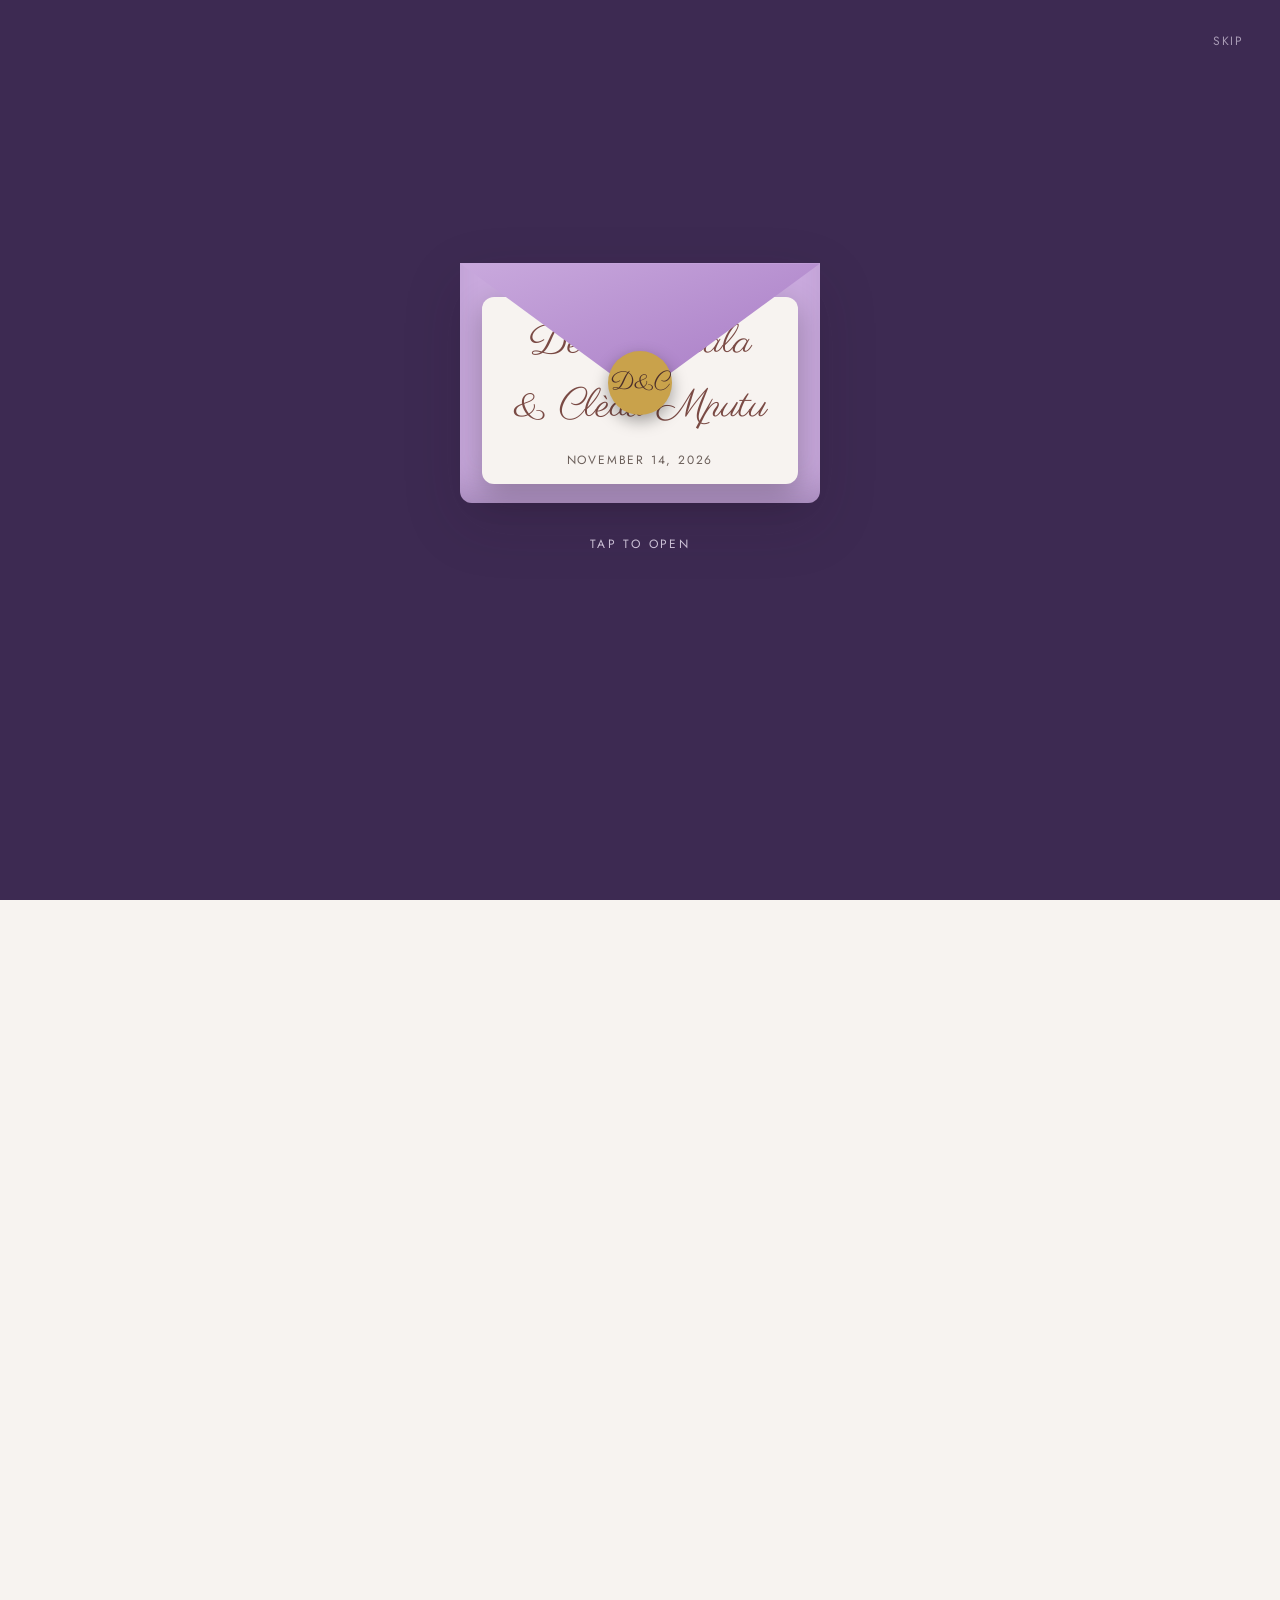
==== commit 20e2af90: "Expand Where to Stay with more options and real photos Grows the hotel list from 4 to 6 picks spanni" ====
--- a/index.html
+++ b/index.html
@@ -126,30 +126,78 @@
       <h2 class="section-title">Where to Stay</h2>
       <p class="section-subtitle">Affordable hotels near the venue</p>
 
-      <div class="details-cards">
-        <div class="details-card">
-          <h3>Wyndham Garden Louisville East</h3>
-          <p>1776 Plantside Dr, Louisville, KY 40299</p>
-          <p>Right next door to the venue</p>
-          <p><a href="https://www.wyndhamhotels.com/wyndham-garden/louisville-kentucky/wyndham-garden-louisville-ky/overview" class="btn-link" target="_blank" rel="noopener noreferrer">View rates &rarr;</a></p>
-        </div>
-        <div class="details-card">
-          <h3>Holiday Inn Express &amp; Suites Louisville East</h3>
-          <p>1520 Alliant Ave, Louisville, KY 40299</p>
-          <p>Free breakfast &amp; a short drive away</p>
-          <p><a href="https://www.ihg.com/holidayinnexpress/hotels/us/en/louisville/sdfbr/hoteldetail" class="btn-link" target="_blank" rel="noopener noreferrer">View rates &rarr;</a></p>
-        </div>
-        <div class="details-card">
-          <h3>Comfort Suites Louisville East</h3>
-          <p>1850 Resource Way, Louisville, KY 40299</p>
-          <p>Free breakfast &amp; indoor pool</p>
-          <p><a href="https://www.choicehotels.com/kentucky/louisville/comfort-suites-hotels/ky418" class="btn-link" target="_blank" rel="noopener noreferrer">View rates &rarr;</a></p>
-        </div>
-        <div class="details-card">
-          <h3>Extended Stay America Suites</h3>
-          <p>1650 Alliant Ave, Louisville, KY 40299</p>
-          <p>Budget-friendly, kitchen in every room</p>
-          <p><a href="https://www.extendedstayamerica.com/hotels/ky/louisville/alliant-avenue" class="btn-link" target="_blank" rel="noopener noreferrer">View rates &rarr;</a></p>
+      <div class="stay-grid">
+        <div class="stay-card">
+          <div class="stay-card-photo">
+            <img src="https://www.wyndhamhotels.com/content/dam/property-images/en-us/gn/us/ky/louisville/56896/56896_exterior_day_1.jpg" alt="Wyndham Garden Louisville East" loading="lazy" />
+          </div>
+          <div class="stay-card-body">
+            <p class="stay-card-tag">Closest to the venue</p>
+            <h3>Wyndham Garden Louisville East</h3>
+            <p>1776 Plantside Dr, Louisville, KY 40299</p>
+            <p>Right next door to the venue</p>
+            <p><a href="https://www.wyndhamhotels.com/wyndham-garden/louisville-kentucky/wyndham-garden-louisville-ky/overview" class="btn-link" target="_blank" rel="noopener noreferrer">View rates &rarr;</a></p>
+          </div>
+        </div>
+        <div class="stay-card">
+          <div class="stay-card-photo">
+            <img src="https://digital.ihg.com/is/image/ihg/holiday-inn-express-and-suites-louisville-5290003076-2x1" alt="Holiday Inn Express & Suites Louisville East" loading="lazy" />
+          </div>
+          <div class="stay-card-body">
+            <p class="stay-card-tag">Mid-range</p>
+            <h3>Holiday Inn Express &amp; Suites Louisville East</h3>
+            <p>1520 Alliant Ave, Louisville, KY 40299</p>
+            <p>Free breakfast &amp; fitness center</p>
+            <p><a href="https://www.ihg.com/holidayinnexpress/hotels/us/en/louisville/sdfbr/hoteldetail" class="btn-link" target="_blank" rel="noopener noreferrer">View rates &rarr;</a></p>
+          </div>
+        </div>
+        <div class="stay-card">
+          <div class="stay-card-photo">
+            <img src="https://www.choicehotels.com/hoteldam/ky/ky418/images/1280/Exterior1.JPG" alt="Comfort Suites Louisville East" loading="lazy" />
+          </div>
+          <div class="stay-card-body">
+            <p class="stay-card-tag">Mid-range</p>
+            <h3>Comfort Suites Louisville East</h3>
+            <p>1850 Resource Way, Louisville, KY 40299</p>
+            <p>Free breakfast &amp; indoor pool</p>
+            <p><a href="https://www.choicehotels.com/kentucky/louisville/comfort-suites-hotels/ky418" class="btn-link" target="_blank" rel="noopener noreferrer">View rates &rarr;</a></p>
+          </div>
+        </div>
+        <div class="stay-card">
+          <div class="stay-card-photo">
+            <img src="https://www.extendedstayamerica.com/dA/f652a06069e04dd0bf91c970a68fc2a8/9659-MNS-I_exterior1_T.jpg/991w/80q/webp" alt="Extended Stay America Suites Louisville" loading="lazy" />
+          </div>
+          <div class="stay-card-body">
+            <p class="stay-card-tag">Budget-friendly</p>
+            <h3>Extended Stay America Suites</h3>
+            <p>1650 Alliant Ave, Louisville, KY 40299</p>
+            <p>Kitchen in every room, great for longer stays</p>
+            <p><a href="https://www.extendedstayamerica.com/hotels/ky/louisville/alliant-avenue" class="btn-link" target="_blank" rel="noopener noreferrer">View rates &rarr;</a></p>
+          </div>
+        </div>
+        <div class="stay-card">
+          <div class="stay-card-photo">
+            <img src="https://digital.ihg.com/is/image/ihg/garner-louisville-11256082035-2x1" alt="Garner Hotel Louisville East" loading="lazy" />
+          </div>
+          <div class="stay-card-body">
+            <p class="stay-card-tag">Most affordable</p>
+            <h3>Garner Hotel Louisville East</h3>
+            <p>1850 Priority Way, Louisville, KY 40299</p>
+            <p>Simple, pet-friendly &amp; easy on the wallet</p>
+            <p><a href="https://www.ihg.com/garner-hotels/hotels/us/en/louisville/sdfcg/hoteldetail" class="btn-link" target="_blank" rel="noopener noreferrer">View rates &rarr;</a></p>
+          </div>
+        </div>
+        <div class="stay-card">
+          <div class="stay-card-photo">
+            <img src="https://cms.druryhotels.com/media/461449/0105_exterior.jpg" alt="Drury Inn & Suites Louisville East" loading="lazy" />
+          </div>
+          <div class="stay-card-body">
+            <p class="stay-card-tag">A bit further, worth it</p>
+            <h3>Drury Inn &amp; Suites Louisville East</h3>
+            <p>9501 Blairwood Rd, Louisville, KY 40222</p>
+            <p>~20 min away &mdash; free hot breakfast &amp; evening food &amp; drinks</p>
+            <p><a href="https://www.druryhotels.com/locations/louisville-ky/drury-inn-and-suites-louisville-east" class="btn-link" target="_blank" rel="noopener noreferrer">View rates &rarr;</a></p>
+          </div>
         </div>
       </div>
     </div>
--- a/css/layout.css
+++ b/css/layout.css
@@ -200,6 +200,59 @@
 .details-card p {
   color: var(--color-ink-soft);
   font-size: 0.95rem;
+}
+
+.stay-grid {
+  display: grid;
+  grid-template-columns: repeat(auto-fit, minmax(260px, 1fr));
+  gap: 24px;
+}
+
+.stay-card {
+  background: #fff;
+  border-radius: var(--radius-lg);
+  overflow: hidden;
+  box-shadow: var(--shadow-soft);
+  display: flex;
+  flex-direction: column;
+}
+
+.stay-card-photo {
+  aspect-ratio: 16 / 10;
+  background: var(--color-lilac-light);
+}
+
+.stay-card-photo img {
+  width: 100%;
+  height: 100%;
+  object-fit: cover;
+  display: block;
+}
+
+.stay-card-body {
+  padding: 24px 28px 28px;
+  text-align: center;
+}
+
+.stay-card-tag {
+  font-size: 0.7rem;
+  letter-spacing: 0.12em;
+  text-transform: uppercase;
+  color: var(--color-gold);
+  margin-bottom: 8px;
+}
+
+.stay-card-body h3 {
+  font-family: var(--font-script);
+  font-size: 1.5rem;
+  color: var(--color-plum);
+  margin-bottom: 10px;
+}
+
+.stay-card-body p {
+  color: var(--color-ink-soft);
+  font-size: 0.9rem;
+  margin-top: 2px;
 }
 
 /* -------------------------------------------------------------------- */
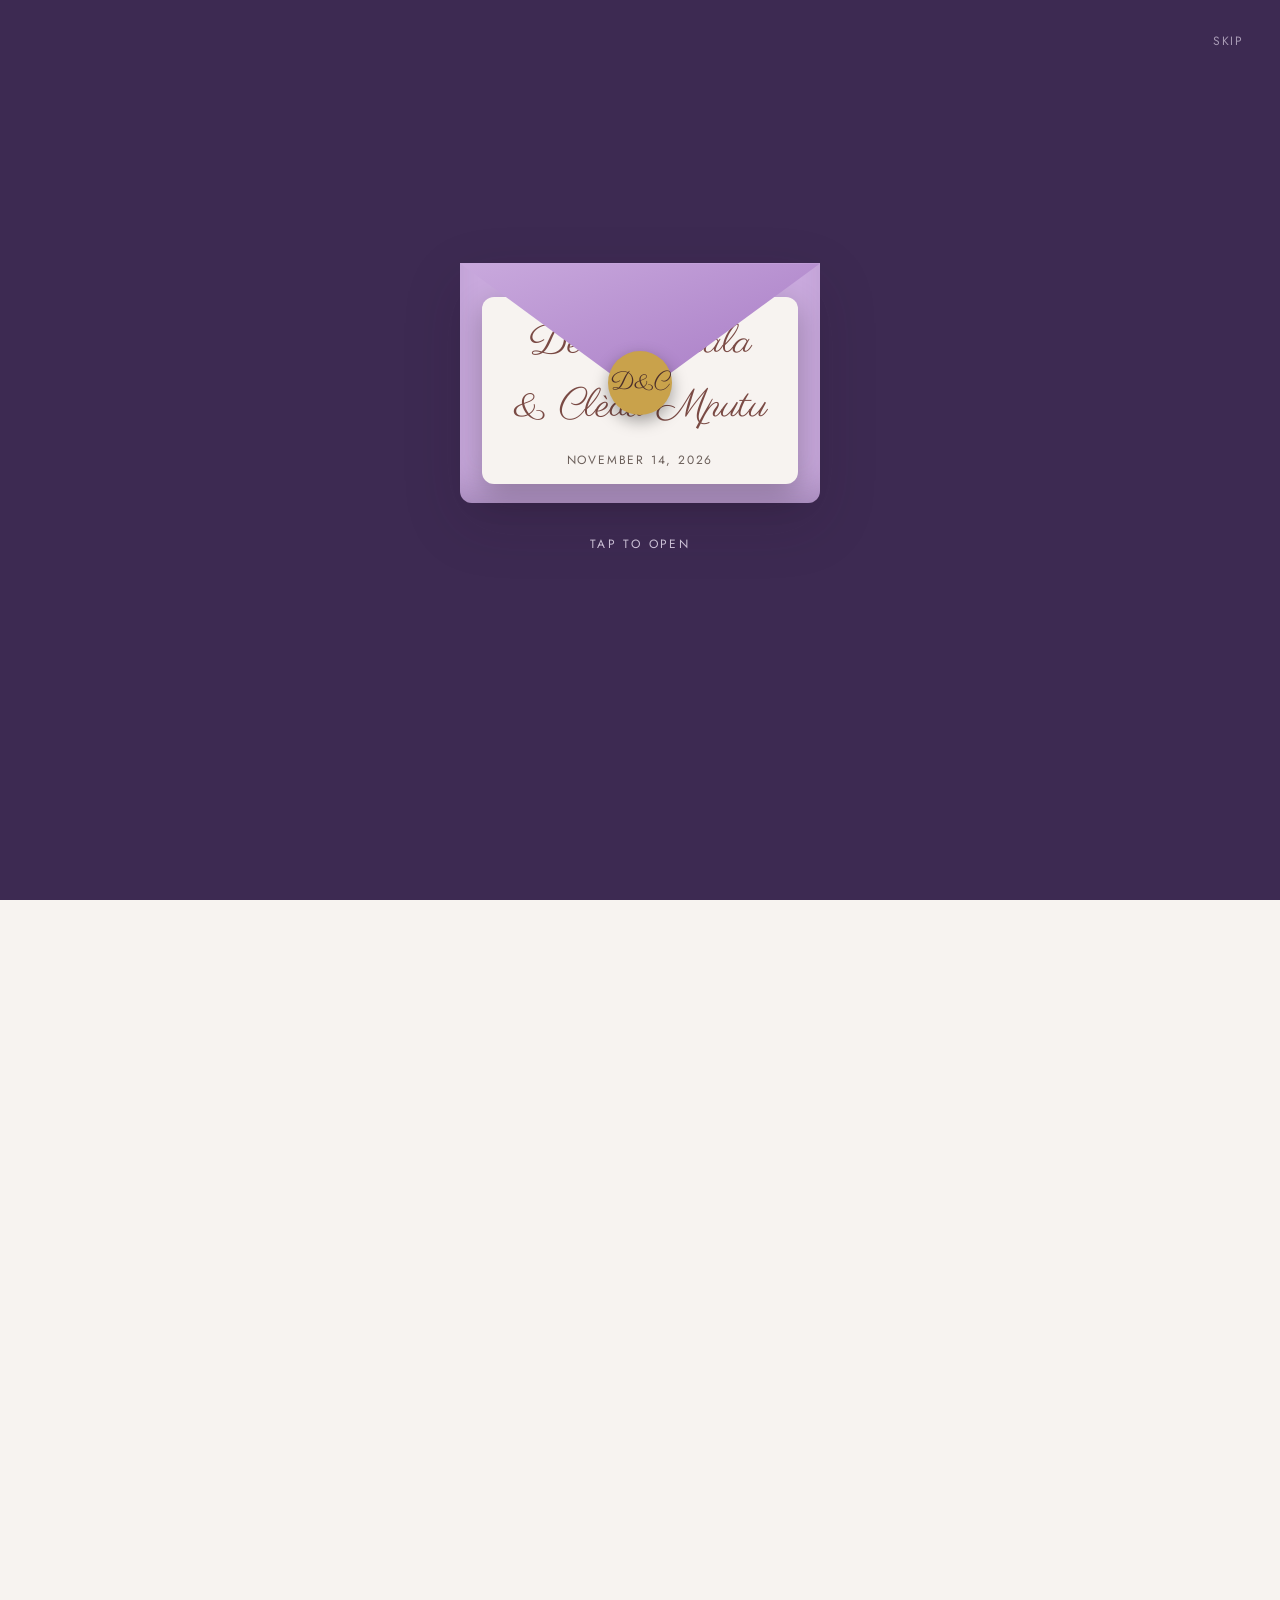
==== commit 5b1b19a6: "Remove plus-one and kids FAQ entries Co-Authored-By: Claude Sonnet 5 <noreply@anthropic.com>" ====
--- a/index.html
+++ b/index.html
@@ -271,31 +271,11 @@
 
         <div class="faq-item">
           <button class="faq-question" aria-expanded="false">
-            <span>Are kids welcome?</span>
-            <span class="faq-question-icon" aria-hidden="true">+</span>
-          </button>
-          <div class="faq-answer">
-            <p>We love your little ones, but our celebration is an adults-only affair, with the exception of the wedding party.</p>
-          </div>
-        </div>
-
-        <div class="faq-item">
-          <button class="faq-question" aria-expanded="false">
             <span>Is there parking at the venue?</span>
             <span class="faq-question-icon" aria-hidden="true">+</span>
           </button>
           <div class="faq-answer">
             <p>Yes, on-site parking is available. Details will be shared closer to the date.</p>
-          </div>
-        </div>
-
-        <div class="faq-item">
-          <button class="faq-question" aria-expanded="false">
-            <span>Can I bring a plus-one?</span>
-            <span class="faq-question-icon" aria-hidden="true">+</span>
-          </button>
-          <div class="faq-answer">
-            <p>Please refer to your invitation for the number of guests included, and reach out if you have any questions.</p>
           </div>
         </div>
       </div>
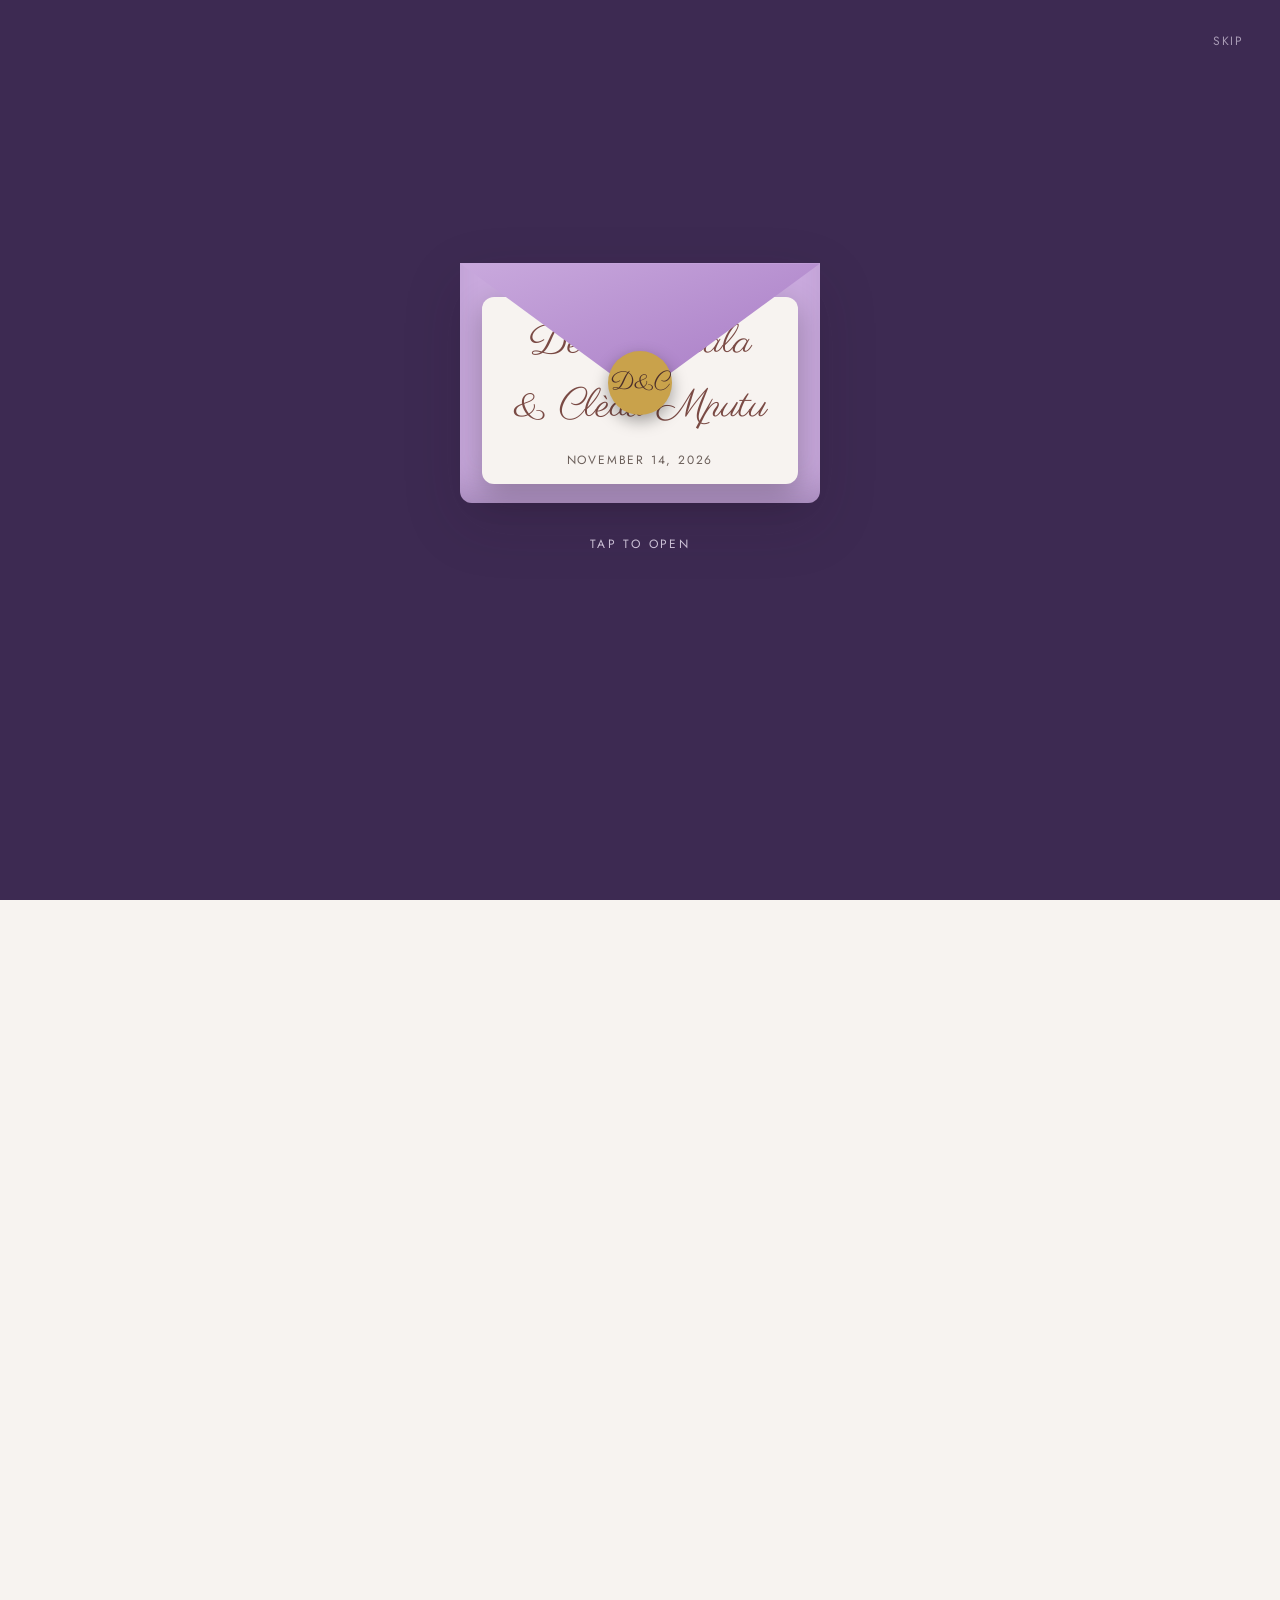
==== commit 392018fc: "Remove the invite code gate from RSVP Guests were having trouble with the shared invite code, so it'" ====
--- a/index.html
+++ b/index.html
@@ -295,13 +295,8 @@
 
         <div class="form-row">
           <label for="rsvp-name">Full name</label>
-          <input type="text" id="rsvp-name" name="name" required />
-        </div>
-
-        <div class="form-row">
-          <label for="rsvp-code">Invite code</label>
-          <input type="text" id="rsvp-code" name="inviteCode" required
-                 placeholder="From your invitation" autocapitalize="characters" />
+          <input type="text" id="rsvp-name" name="name" required autocomplete="off" list="rsvp-name-suggestions" />
+          <datalist id="rsvp-name-suggestions"></datalist>
         </div>
 
         <div class="form-row">
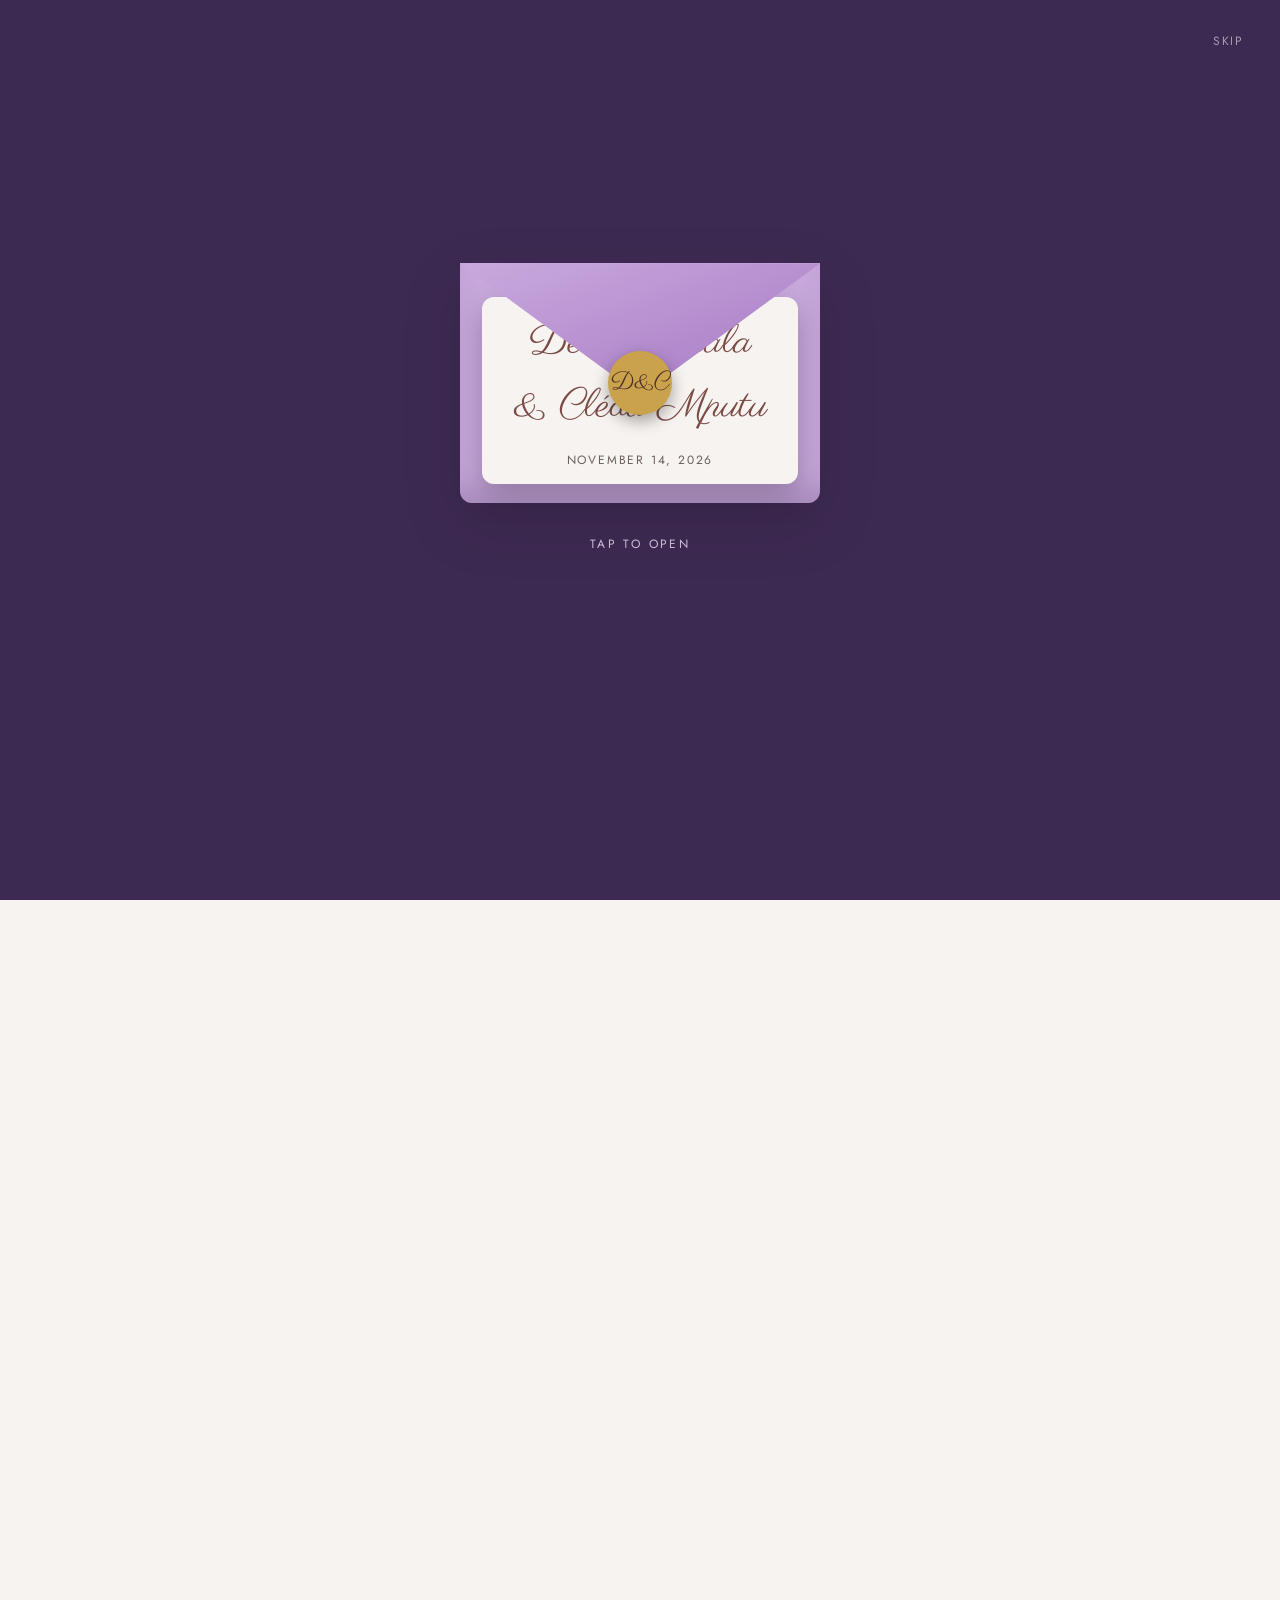
==== commit fb4c8c3f: "Spell the bride's name Cléda with an acute accent Co-Authored-By: Claude Opus 5.5 <noreply@anthropic" ====
--- a/index.html
+++ b/index.html
@@ -3,18 +3,18 @@
 <head>
   <meta charset="UTF-8" />
   <meta name="viewport" content="width=device-width, initial-scale=1.0" />
-  <title>Denis &amp; Clèda | Wedding</title>
-  <meta name="description" content="Join us as we celebrate the wedding of Denis Kalala and Clèda Mputu." />
+  <title>Denis &amp; Cléda | Wedding</title>
+  <meta name="description" content="Join us as we celebrate the wedding of Denis Kalala and Cléda Mputu." />
 
   <!-- Link preview image (iMessage, WhatsApp, SMS, Facebook, etc.) -->
   <meta property="og:type" content="website" />
-  <meta property="og:title" content="Denis &amp; Clèda | Wedding" />
-  <meta property="og:description" content="Join us as we celebrate the wedding of Denis Kalala and Clèda Mputu — November 14, 2026 in Louisville, Kentucky." />
+  <meta property="og:title" content="Denis &amp; Cléda | Wedding" />
+  <meta property="og:description" content="Join us as we celebrate the wedding of Denis Kalala and Cléda Mputu — November 14, 2026 in Louisville, Kentucky." />
   <meta property="og:url" content="https://denisandcledaweddingday.netlify.app/" />
   <meta property="og:image" content="https://denisandcledaweddingday.netlify.app/assets/images/_DSC4920_pic1-web.jpg" />
   <meta name="twitter:card" content="summary_large_image" />
-  <meta name="twitter:title" content="Denis &amp; Clèda | Wedding" />
-  <meta name="twitter:description" content="Join us as we celebrate the wedding of Denis Kalala and Clèda Mputu — November 14, 2026 in Louisville, Kentucky." />
+  <meta name="twitter:title" content="Denis &amp; Cléda | Wedding" />
+  <meta name="twitter:description" content="Join us as we celebrate the wedding of Denis Kalala and Cléda Mputu — November 14, 2026 in Louisville, Kentucky." />
   <meta name="twitter:image" content="https://denisandcledaweddingday.netlify.app/assets/images/_DSC4920_pic1-web.jpg" />
 
   <link rel="stylesheet" href="css/base.css" />
@@ -31,7 +31,7 @@
       <div id="envelope" class="envelope" role="button" tabindex="0"
            aria-label="Open your invitation">
         <div class="envelope-card">
-          <p id="envelope-card-names" class="envelope-card-names">Denis &amp; Clèda</p>
+          <p id="envelope-card-names" class="envelope-card-names">Denis &amp; Cléda</p>
           <p id="envelope-card-date" class="envelope-card-date"></p>
         </div>
         <div class="envelope-body"></div>
@@ -77,7 +77,7 @@
   <!-- ================= Hero ================= -->
   <header id="home" class="hero">
     <p class="hero-eyebrow">We're getting married</p>
-    <h1 class="hero-names">Denis &amp; Clèda</h1>
+    <h1 class="hero-names">Denis &amp; Cléda</h1>
     <p class="hero-date" id="hero-date"></p>
     <div class="hero-scroll-cue" aria-hidden="true"></div>
   </header>
@@ -85,7 +85,7 @@
   <!-- ================= Details ================= -->
   <section id="details" class="section">
     <div class="container">
-      <p class="details-names">Denis Kalala &amp; Clèda Mputu</p>
+      <p class="details-names">Denis Kalala &amp; Cléda Mputu</p>
       <div class="details-meta">
         <span id="details-date"></span>
         <span id="details-location"></span>
@@ -344,6 +344,7 @@
     <p class="footer-hashtag" id="footer-hashtag"></p>
   </footer>
 
+  <script src="js/track-view.js"></script>
   <script src="js/config.js"></script>
   <script src="js/nav.js"></script>
   <script src="js/envelope.js"></script>
